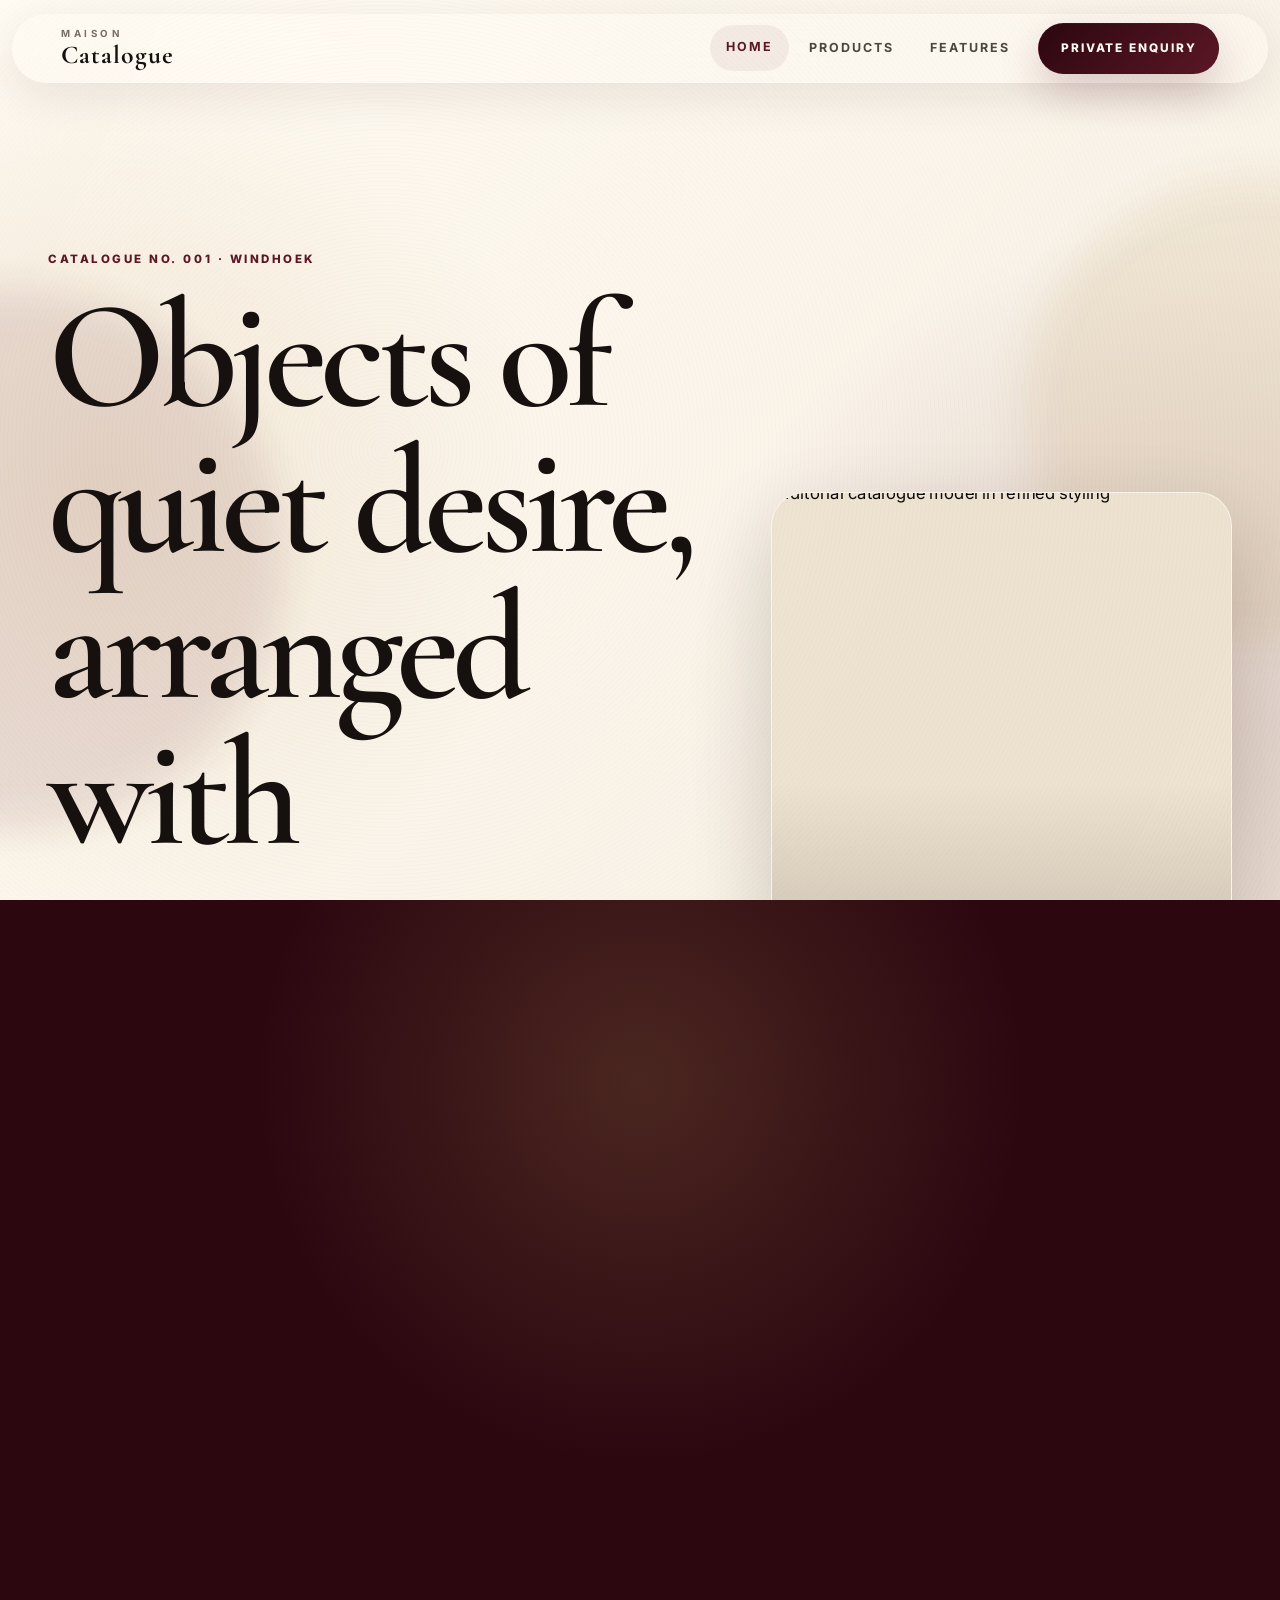
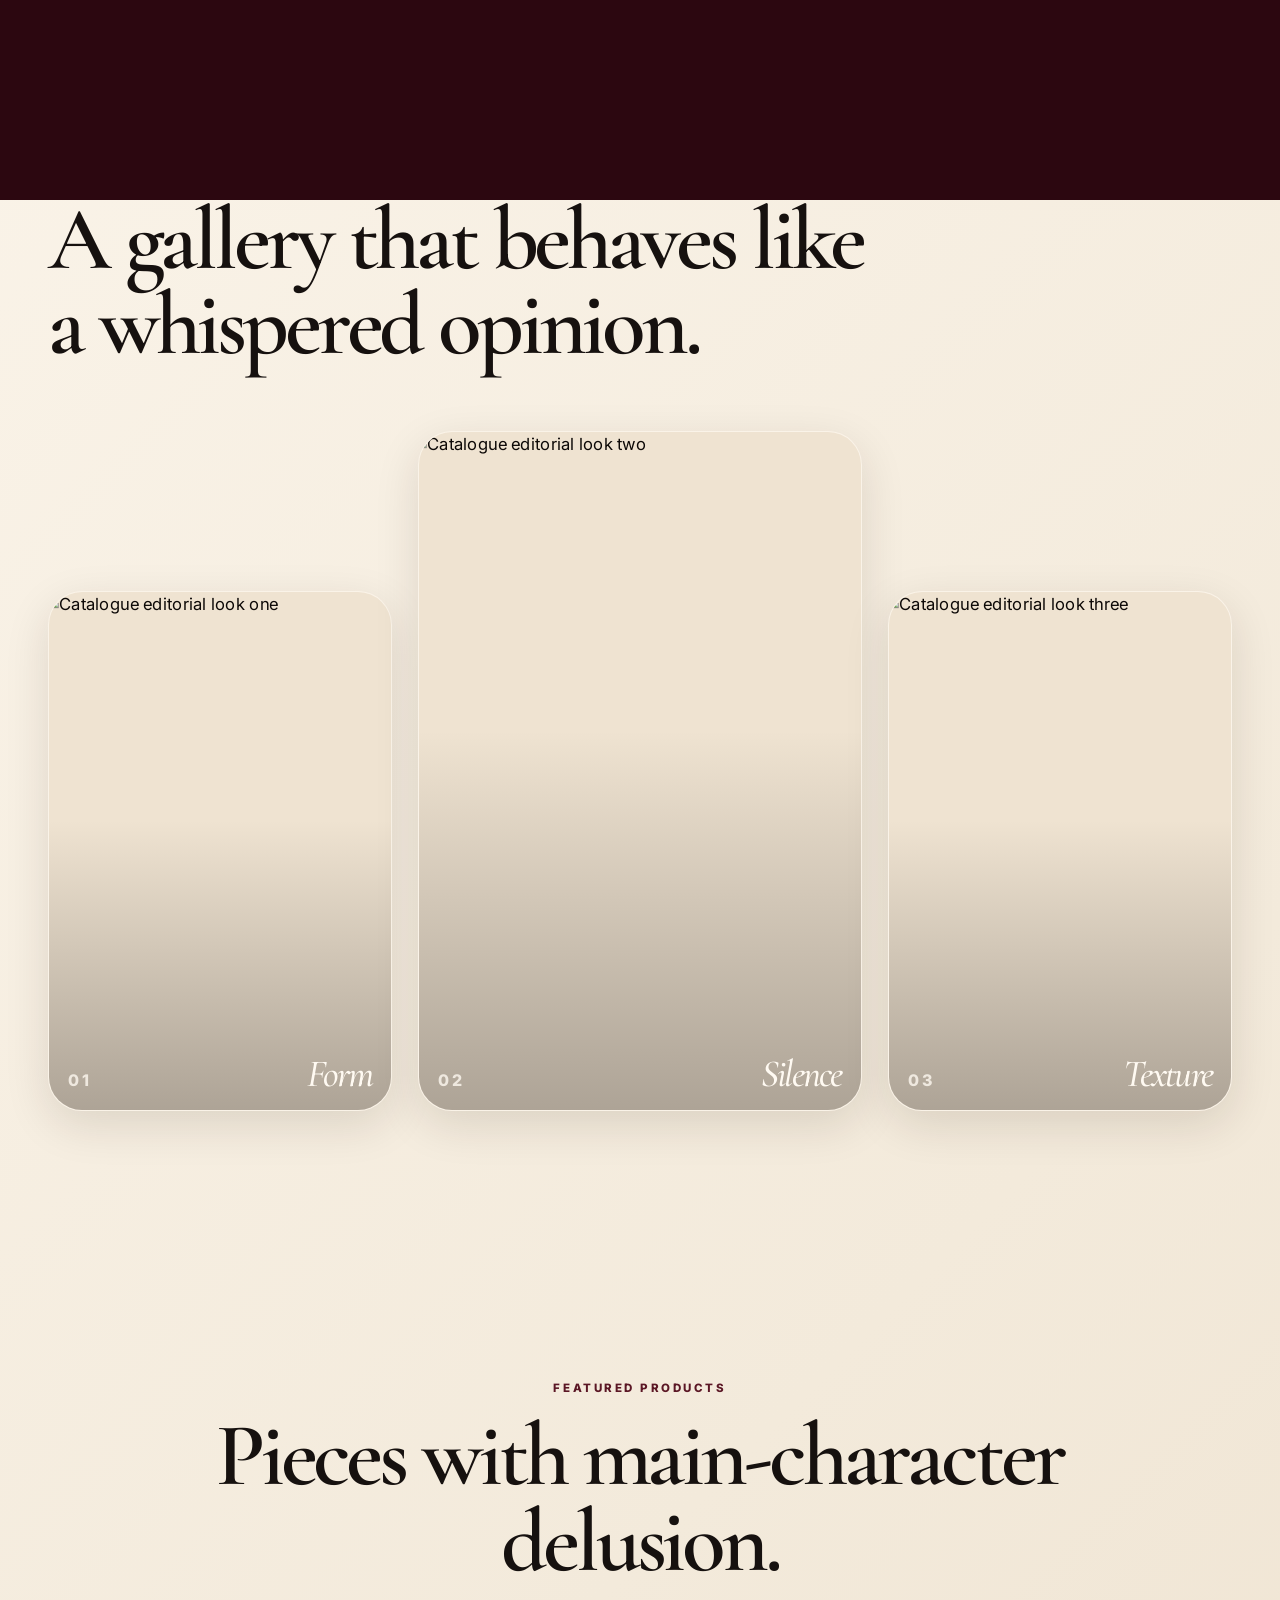
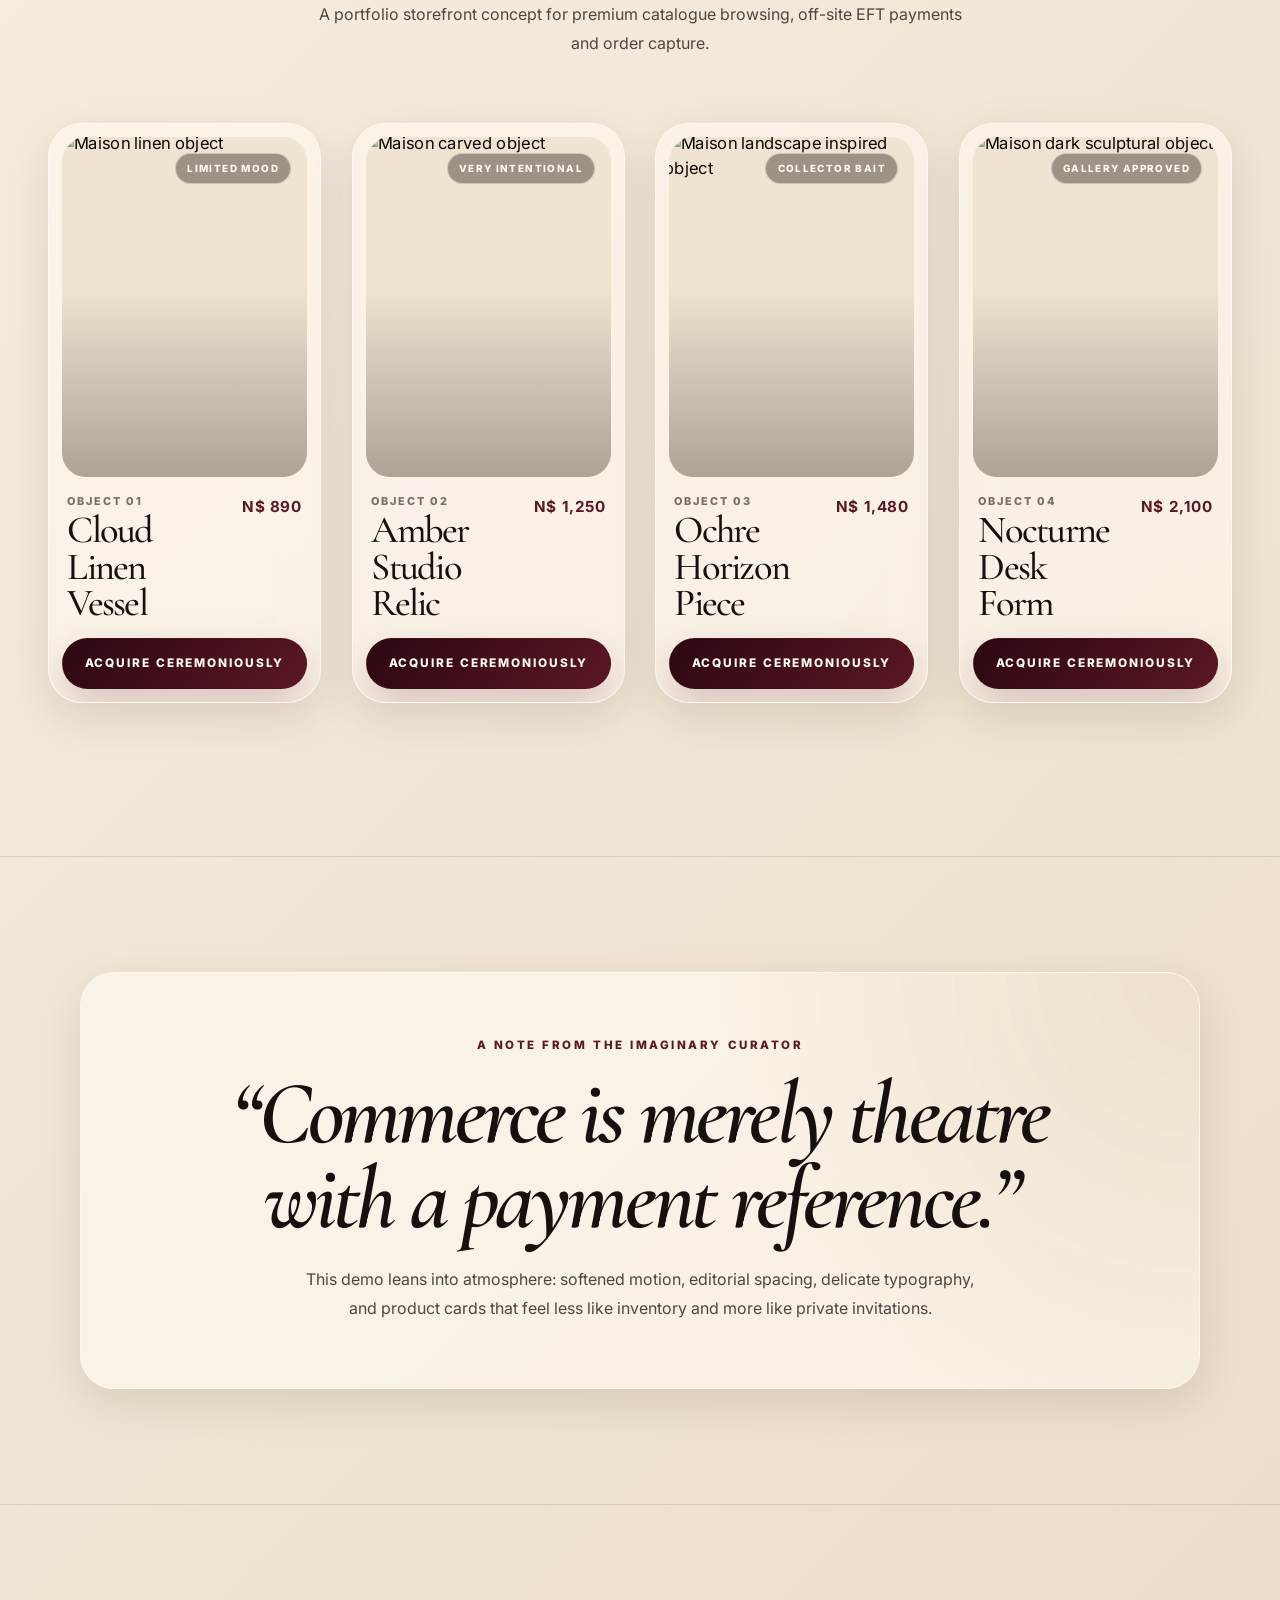
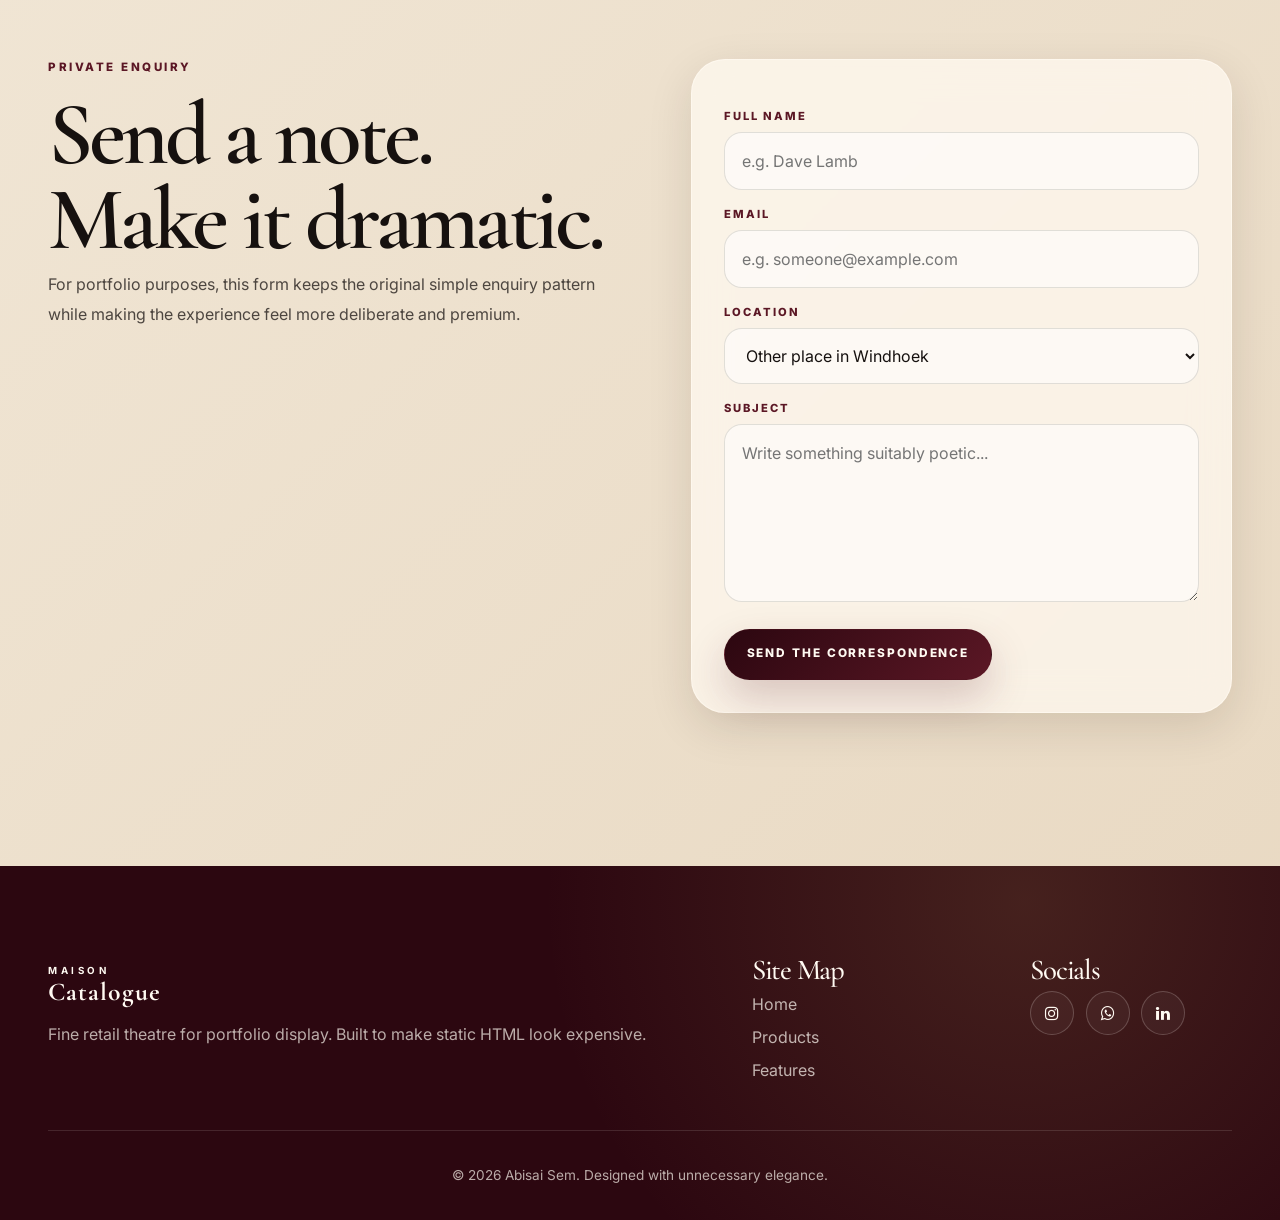
==== index.html @ 05b41f91 "launch files" ====
<!DOCTYPE html>
<html lang="en" data-page="home">
  <head>
    <meta charset="UTF-8" />
    <meta name="viewport" content="width=device-width, initial-scale=1.0" />
    <meta
      name="description"
      content="A refined portfolio demo catalogue with editorial product presentation, smooth transitions and elegant order flow."
    />
    <title>Maison Catalogue — Objects of Quiet Desire</title>

    <link rel="preconnect" href="https://fonts.googleapis.com" />
    <link rel="preconnect" href="https://fonts.gstatic.com" crossorigin />
    <link
      href="https://fonts.googleapis.com/css2?family=Cormorant+Garamond:wght@400;500;600;700&family=Inter:wght@300;400;500;600;700&display=swap"
      rel="stylesheet"
    />

    <link
      href="https://cdn.jsdelivr.net/npm/bootstrap@5.3.0/dist/css/bootstrap.min.css"
      rel="stylesheet"
      integrity="sha384-9ndCyUaIbzAi2FUVXJi0CjmCapSmO7SnpJef0486qhLnuZ2cdeRhO02iuK6FUUVM"
      crossorigin="anonymous"
    />
    <link
      rel="stylesheet"
      href="https://cdnjs.cloudflare.com/ajax/libs/font-awesome/4.7.0/css/font-awesome.min.css"
    />
    <link rel="stylesheet" href="css/style.css" />
  </head>
  <body>
    <div class="grain" aria-hidden="true"></div>
    <div class="page-transition" aria-hidden="true"></div>
    <div class="scroll-progress" aria-hidden="true"><span></span></div>

    <header class="site-header" role="banner">
      <nav class="navbar navbar-expand-lg atelier-nav" aria-label="Primary navigation">
        <div class="container-fluid px-3 px-lg-5">
          <a class="brand-mark page-link" href="index.html" aria-label="Maison Catalogue home">
            <span>Maison</span>
            <strong>Catalogue</strong>
          </a>

          <button
            class="navbar-toggler atelier-toggler"
            type="button"
            data-bs-toggle="collapse"
            data-bs-target="#navmenu"
            aria-controls="navmenu"
            aria-expanded="false"
            aria-label="Toggle navigation"
          >
            <span></span>
            <span></span>
          </button>

          <div class="collapse navbar-collapse" id="navmenu">
            <ul class="navbar-nav ms-auto align-items-lg-center">
              <li class="nav-item"><a href="index.html" class="nav-link active page-link">Home</a></li>
              <li class="nav-item"><a href="Products.html" class="nav-link page-link">Products</a></li>
              <li class="nav-item"><a href="Features.html" class="nav-link page-link">Features</a></li>
              <li class="nav-item nav-cta">
                <a href="#contact" class="btn btn-atelier btn-sm">Private enquiry</a>
              </li>
            </ul>
          </div>
        </div>
      </nav>
    </header>

    <main id="top">
      <section class="hero-section section-pad">
        <div class="container-fluid px-3 px-lg-5">
          <div class="hero-grid">
            <div class="hero-copy reveal">
              <p class="eyebrow">Catalogue No. 001 · Windhoek</p>
              <h1>Objects of quiet desire, arranged with unnecessary seriousness.</h1>
              <p class="hero-lede">
                A deliberately indulgent retail demo for a portfolio that refuses to be ordinary. Every card breathes, every image lingers, every click behaves like it studied abroad.
              </p>
              <div class="hero-actions">
                <a href="Products.html" class="btn btn-atelier page-link">View the collection</a>
                <a href="Features.html" class="text-link page-link">Read the manifesto</a>
              </div>
            </div>

            <div class="hero-media reveal reveal-delay-1" data-tilt-card>
              <div class="image-frame image-frame-large">
                <img
                  src="images/rayul-_M6gy9oHgII-unsplash.jpg"
                  alt="Editorial catalogue model in refined styling"
                  onerror="this.onerror=null; this.src='images/art-placeholder.svg';"
                />
              </div>
              <div class="floating-note">
                <span>Drop 01</span>
                <strong>The dramatic pause collection</strong>
              </div>
            </div>
          </div>
        </div>
      </section>

      <section class="marquee-strip" aria-label="Brand values">
        <div class="marquee-track">
          <span>Curated · Composed · Slightly Theatrical · Timelessly Overdressed ·</span>
          <span>Curated · Composed · Slightly Theatrical · Timelessly Overdressed ·</span>
        </div>
      </section>

      <section class="models-section section-pad-sm">
        <div class="container-fluid px-3 px-lg-5">
          <div class="section-heading reveal">
            <p class="eyebrow">Visual language</p>
            <h2>A gallery that behaves like a whispered opinion.</h2>
          </div>

          <div class="editorial-triptych">
            <article class="editorial-card reveal" data-tilt-card>
              <img
                src="images/rayul-_M6gy9oHgII-unsplash.jpg"
                alt="Catalogue editorial look one"
                onerror="this.onerror=null; this.src='images/art-placeholder.svg';"
              />
              <div class="editorial-caption">
                <span>01</span>
                <h3>Form</h3>
              </div>
            </article>
            <article class="editorial-card reveal reveal-delay-1" data-tilt-card>
              <img
                src="images/karl-joshua-bernal-2i2QbPNCVIU-unsplash.jpg"
                alt="Catalogue editorial look two"
                onerror="this.onerror=null; this.src='images/art-placeholder.svg';"
              />
              <div class="editorial-caption">
                <span>02</span>
                <h3>Silence</h3>
              </div>
            </article>
            <article class="editorial-card reveal reveal-delay-2" data-tilt-card>
              <img
                src="images/olamide-olanrewaju-IpbxNufkkaY-unsplash.jpg"
                alt="Catalogue editorial look three"
                onerror="this.onerror=null; this.src='images/art-placeholder.svg';"
              />
              <div class="editorial-caption">
                <span>03</span>
                <h3>Texture</h3>
              </div>
            </article>
          </div>
        </div>
      </section>

      <section class="featured-products section-pad" id="collection">
        <div class="container-fluid px-3 px-lg-5">
          <div class="section-heading centered reveal">
            <p class="eyebrow">Featured products</p>
            <h2>Pieces with main-character delusion.</h2>
            <p>
              A portfolio storefront concept for premium catalogue browsing, off-site EFT payments and order capture.
            </p>
          </div>

          <div class="product-grid product-grid-home">
            <article class="product-card reveal" data-tilt-card>
              <div class="product-image">
                <img
                  src="images/mailchimp-Hv9CS6KZayQ-unsplash.jpg"
                  alt="Maison linen object"
                  onerror="this.onerror=null; this.src='images/art-placeholder.svg';"
                />
                <span class="product-badge">Limited mood</span>
              </div>
              <div class="product-body">
                <div>
                  <p class="product-kicker">Object 01</p>
                  <h3>Cloud Linen Vessel</h3>
                </div>
                <strong>N$ 890</strong>
              </div>
              <button
                type="button"
                class="btn btn-atelier w-100 order-button"
                data-bs-toggle="modal"
                data-bs-target="#order-form"
                data-product="Cloud Linen Vessel"
                data-price="N$ 890"
              >
                Acquire ceremoniously
              </button>
            </article>

            <article class="product-card reveal reveal-delay-1" data-tilt-card>
              <div class="product-image">
                <img
                  src="images/mailchimp-Vc2dD4l57og-unsplash.jpg"
                  alt="Maison carved object"
                  onerror="this.onerror=null; this.src='images/art-placeholder.svg';"
                />
                <span class="product-badge">Very intentional</span>
              </div>
              <div class="product-body">
                <div>
                  <p class="product-kicker">Object 02</p>
                  <h3>Amber Studio Relic</h3>
                </div>
                <strong>N$ 1,250</strong>
              </div>
              <button
                type="button"
                class="btn btn-atelier w-100 order-button"
                data-bs-toggle="modal"
                data-bs-target="#order-form"
                data-product="Amber Studio Relic"
                data-price="N$ 1,250"
              >
                Acquire ceremoniously
              </button>
            </article>

            <article class="product-card reveal reveal-delay-2" data-tilt-card>
              <div class="product-image">
                <img
                  src="images/ales-krivec-ZMZHcvIVgbg-unsplash.jpg"
                  alt="Maison landscape inspired object"
                  onerror="this.onerror=null; this.src='images/art-placeholder.svg';"
                />
                <span class="product-badge">Collector bait</span>
              </div>
              <div class="product-body">
                <div>
                  <p class="product-kicker">Object 03</p>
                  <h3>Ochre Horizon Piece</h3>
                </div>
                <strong>N$ 1,480</strong>
              </div>
              <button
                type="button"
                class="btn btn-atelier w-100 order-button"
                data-bs-toggle="modal"
                data-bs-target="#order-form"
                data-product="Ochre Horizon Piece"
                data-price="N$ 1,480"
              >
                Acquire ceremoniously
              </button>
            </article>

            <article class="product-card reveal reveal-delay-3" data-tilt-card>
              <div class="product-image">
                <img
                  src="images/ahmed-HCisemt5G6g-unsplash.jpg"
                  alt="Maison dark sculptural object"
                  onerror="this.onerror=null; this.src='images/art-placeholder.svg';"
                />
                <span class="product-badge">Gallery approved</span>
              </div>
              <div class="product-body">
                <div>
                  <p class="product-kicker">Object 04</p>
                  <h3>Nocturne Desk Form</h3>
                </div>
                <strong>N$ 2,100</strong>
              </div>
              <button
                type="button"
                class="btn btn-atelier w-100 order-button"
                data-bs-toggle="modal"
                data-bs-target="#order-form"
                data-product="Nocturne Desk Form"
                data-price="N$ 2,100"
              >
                Acquire ceremoniously
              </button>
            </article>
          </div>
        </div>
      </section>

      <section class="manifesto-band section-pad-sm">
        <div class="container-fluid px-3 px-lg-5">
          <div class="manifesto-card reveal">
            <p class="eyebrow">A note from the imaginary curator</p>
            <h2>“Commerce is merely theatre with a payment reference.”</h2>
            <p>
              This demo leans into atmosphere: softened motion, editorial spacing, delicate typography, and product cards that feel less like inventory and more like private invitations.
            </p>
          </div>
        </div>
      </section>

      <section class="contact-form section-pad" id="contact">
        <div class="container-fluid px-3 px-lg-5">
          <div class="contact-grid">
            <div class="contact-copy reveal">
              <p class="eyebrow">Private enquiry</p>
              <h2>Send a note. Make it dramatic.</h2>
              <p>
                For portfolio purposes, this form keeps the original simple enquiry pattern while making the experience feel more deliberate and premium.
              </p>
            </div>

            <form
              class="atelier-form reveal reveal-delay-1"
              action="https://formsubmit.co/abisaisem@gmail.com"
              method="POST"
            >
              <label for="fname">Full Name</label>
              <input type="text" id="fname" name="fullname" placeholder="e.g. Dave Lamb" required />

              <label for="email">Email</label>
              <input type="email" id="email" name="email" placeholder="e.g. someone@example.com" required />

              <label for="location">Location</label>
              <select id="location" name="location">
                <option value="other-place-in-windhoek">Other place in Windhoek</option>
                <option value="windhoek/west">Windhoek/West</option>
                <option value="windhoek/north">Windhoek/North</option>
                <option value="khomasdal">Khomasdal</option>
                <option value="rhino-park">Rhino Park</option>
                <option value="katutura">Katutura</option>
              </select>

              <label for="subject">Subject</label>
              <textarea id="subject" name="subject" placeholder="Write something suitably poetic..." rows="6"></textarea>

              <button type="submit" class="btn btn-atelier">Send the correspondence</button>
            </form>
          </div>
        </div>
      </section>
    </main>

    <footer class="site-footer">
      <div class="container-fluid px-3 px-lg-5">
        <div class="footer-grid">
          <div>
            <a class="brand-mark footer-brand page-link" href="index.html">
              <span>Maison</span>
              <strong>Catalogue</strong>
            </a>
            <p>Fine retail theatre for portfolio display. Built to make static HTML look expensive.</p>
          </div>
          <div>
            <h3>Site Map</h3>
            <a href="index.html" class="page-link">Home</a>
            <a href="Products.html" class="page-link">Products</a>
            <a href="Features.html" class="page-link">Features</a>
          </div>
          <div>
            <h3>Socials</h3>
            <div class="social-links">
              <a href="#" aria-label="Instagram"><i class="fa fa-instagram" aria-hidden="true"></i></a>
              <a href="#" aria-label="WhatsApp"><i class="fa fa-whatsapp" aria-hidden="true"></i></a>
              <a href="#" aria-label="LinkedIn"><i class="fa fa-linkedin" aria-hidden="true"></i></a>
            </div>
          </div>
        </div>
        <p class="creator-credit">&copy; 2026 Abisai Sem. Designed with unnecessary elegance.</p>
      </div>
    </footer>

    <div
      class="modal fade atelier-modal"
      id="order-form"
      tabindex="-1"
      aria-labelledby="order-formLabel"
      aria-hidden="true"
    >
      <div class="modal-dialog modal-dialog-centered">
        <div class="modal-content">
          <div class="modal-header">
            <div>
              <p class="eyebrow mb-1">Acquisition request</p>
              <h5 class="modal-title" id="order-formLabel">Order Form</h5>
            </div>
            <button type="button" class="btn-close" data-bs-dismiss="modal" aria-label="Close"></button>
          </div>
          <div class="modal-body">
            <p class="lead">Complete the ritual. We shall handle the rest with poise.</p>
            <form action="https://sheetdb.io/api/v1/4oexzmvyimadm" method="POST" id="sheetdb-form">
              <label for="fullName" class="col-form-label">Full name</label>
              <input type="text" class="form-control" id="fullName" name="data[Full-Name]" placeholder="e.g. Dave Lamb" required />

              <label for="cell-phone-number" class="col-form-label">Cell phone number</label>
              <input type="text" class="form-control" id="cell-phone-number" name="data[Cell-Phone-No]" placeholder="e.g. +264 81 536 7343" required />

              <label for="location2" class="col-form-label">Location</label>
              <input type="text" class="form-control" id="location2" name="data[Location]" placeholder="e.g. Khomasdal" required />

              <label for="item-ordered" class="col-form-label">Item ordered</label>
              <input type="text" class="form-control" id="item-ordered" name="data[Item-ordered]" placeholder="e.g. Cloud Linen Vessel" required />

              <label for="quantity-of-item" class="col-form-label">Quantity of item</label>
              <input type="number" min="1" class="form-control" id="quantity-of-item" name="data[Quantity-of-Item]" placeholder="e.g. 1" required />

              <button type="submit" class="btn btn-atelier w-100 mt-4">Confirm Order</button>
            </form>
          </div>
        </div>
      </div>
    </div>

    <script
      src="https://cdn.jsdelivr.net/npm/bootstrap@5.3.0/dist/js/bootstrap.bundle.min.js"
      integrity="sha384-geWF76RCwLtnZ8qwWowPQNguL3RmwHVBC9FhGdlKrxdiJJigb/j/68SIy3Te4Bkz"
      crossorigin="anonymous"
    ></script>
    <script src="js/script.js"></script>
  </body>
</html>
---- css/style.css ----
:root {
  --ink: #16110f;
  --ink-soft: #4d4640;
  --muted: #786d64;
  --paper: #f7f1e7;
  --paper-2: #efe3d1;
  --paper-3: #fffaf2;
  --wine: #5b1725;
  --wine-dark: #2c0710;
  --gold: #b9975b;
  --gold-soft: rgba(185, 151, 91, 0.28);
  --line: rgba(22, 17, 15, 0.12);
  --glass: rgba(255, 250, 242, 0.72);
  --shadow: 0 28px 80px rgba(40, 23, 12, 0.16);
  --shadow-soft: 0 14px 45px rgba(40, 23, 12, 0.12);
  --font-serif: "Cormorant Garamond", Georgia, serif;
  --font-sans: "Inter", system-ui, -apple-system, BlinkMacSystemFont, "Segoe UI", sans-serif;
  --radius-xl: 34px;
  --radius-lg: 24px;
  --radius-md: 16px;
  --ease: cubic-bezier(0.16, 1, 0.3, 1);
}

* {
  box-sizing: border-box;
}

html {
  scroll-behavior: smooth;
  scroll-padding-top: 110px;
}

body {
  min-height: 100vh;
  margin: 0;
  color: var(--ink);
  font-family: var(--font-sans);
  background:
    radial-gradient(circle at 8% 8%, rgba(185, 151, 91, 0.18), transparent 28rem),
    radial-gradient(circle at 92% 12%, rgba(91, 23, 37, 0.16), transparent 31rem),
    linear-gradient(135deg, #fffaf2 0%, #f3eadb 52%, #e8d8c1 100%);
  overflow-x: hidden;
}

body::before,
body::after {
  content: "";
  position: fixed;
  pointer-events: none;
  z-index: -1;
  border-radius: 999px;
  filter: blur(20px);
  opacity: 0.85;
}

body::before {
  width: 42vw;
  height: 42vw;
  left: -20vw;
  bottom: 8vh;
  background: rgba(91, 23, 37, 0.12);
}

body::after {
  width: 36vw;
  height: 36vw;
  right: -16vw;
  top: 20vh;
  background: rgba(185, 151, 91, 0.16);
}

::selection {
  background: var(--wine);
  color: var(--paper-3);
}

img {
  display: block;
  width: 100%;
  max-width: 100%;
}

a {
  color: inherit;
  text-decoration: none;
}

p {
  color: var(--ink-soft);
  line-height: 1.85;
}

h1,
h2,
h3,
h4,
h5 {
  font-family: var(--font-serif);
  letter-spacing: -0.045em;
  line-height: 0.95;
  color: var(--ink);
}

h1 {
  font-size: clamp(4rem, 12vw, 11.5rem);
  font-weight: 600;
}

h2 {
  font-size: clamp(2.7rem, 7vw, 6.8rem);
  font-weight: 600;
}

h3 {
  font-size: clamp(1.65rem, 3vw, 2.55rem);
}

button,
input,
select,
textarea {
  font: inherit;
}

.grain {
  position: fixed;
  inset: 0;
  z-index: 9999;
  pointer-events: none;
  opacity: 0.24;
  mix-blend-mode: multiply;
  background-image:
    linear-gradient(115deg, rgba(255, 255, 255, 0.05), rgba(0, 0, 0, 0.03)),
    repeating-radial-gradient(circle at 30% 50%, rgba(0, 0, 0, 0.05) 0 1px, transparent 1px 4px);
}

.scroll-progress {
  position: fixed;
  top: 0;
  left: 0;
  z-index: 1200;
  width: 100%;
  height: 3px;
  background: transparent;
}

.scroll-progress span {
  display: block;
  width: 0%;
  height: 100%;
  background: linear-gradient(90deg, var(--wine), var(--gold));
  box-shadow: 0 0 18px rgba(91, 23, 37, 0.5);
}

.page-transition {
  position: fixed;
  inset: 0;
  z-index: 1300;
  pointer-events: none;
  transform: translateY(100%);
  background:
    radial-gradient(circle at 50% 20%, rgba(185, 151, 91, 0.22), transparent 24rem),
    var(--wine-dark);
  transition: transform 780ms var(--ease);
}

.page-transition.is-active {
  transform: translateY(0%);
}

.section-pad {
  padding: clamp(6rem, 12vw, 11rem) 0;
}

.section-pad-sm {
  padding: clamp(4.5rem, 9vw, 8rem) 0;
}

.site-header {
  position: sticky;
  top: 0;
  z-index: 1100;
  padding: 14px 0;
}

.atelier-nav {
  width: min(1480px, calc(100% - 24px));
  margin: 0 auto;
  border: 1px solid rgba(255, 250, 242, 0.48);
  border-radius: 999px;
  background: rgba(255, 250, 242, 0.62);
  box-shadow: 0 12px 45px rgba(40, 23, 12, 0.09);
  backdrop-filter: blur(22px);
  -webkit-backdrop-filter: blur(22px);
}

.brand-mark {
  display: inline-grid;
  gap: 0;
  min-width: max-content;
  text-transform: uppercase;
  letter-spacing: 0.22em;
  line-height: 1;
}

.brand-mark span {
  color: var(--muted);
  font-family: var(--font-sans);
  font-size: 0.61rem;
  font-weight: 700;
}

.brand-mark strong {
  margin-top: 3px;
  color: var(--ink);
  font-family: var(--font-serif);
  font-size: clamp(1.35rem, 2vw, 1.8rem);
  font-weight: 700;
  letter-spacing: 0.04em;
  text-transform: none;
}

.navbar-nav {
  gap: 0.25rem;
}

.atelier-nav .nav-link {
  position: relative;
  border-radius: 999px;
  color: var(--ink-soft);
  font-size: 0.78rem;
  font-weight: 700;
  letter-spacing: 0.16em;
  padding: 0.85rem 1rem !important;
  text-transform: uppercase;
  transition: color 250ms ease, background 250ms ease, transform 250ms ease;
}

.atelier-nav .nav-link:hover,
.atelier-nav .nav-link.active {
  color: var(--wine);
  background: rgba(91, 23, 37, 0.06);
  transform: translateY(-1px);
}

.nav-cta {
  margin-left: 0.5rem;
}

.atelier-toggler {
  width: 46px;
  height: 46px;
  border: 1px solid var(--line);
  border-radius: 999px;
  box-shadow: none !important;
}

.atelier-toggler span {
  display: block;
  width: 18px;
  height: 1px;
  margin: 5px auto;
  background: var(--ink);
}

.btn-atelier {
  position: relative;
  isolation: isolate;
  overflow: hidden;
  border: 1px solid rgba(91, 23, 37, 0.22);
  border-radius: 999px;
  color: var(--paper-3) !important;
  background: linear-gradient(135deg, var(--wine-dark), var(--wine));
  box-shadow: 0 18px 40px rgba(91, 23, 37, 0.21);
  font-size: 0.74rem;
  font-weight: 800;
  letter-spacing: 0.16em;
  padding: 0.98rem 1.35rem;
  text-transform: uppercase;
  transition: transform 420ms var(--ease), box-shadow 420ms var(--ease), border-color 420ms ease;
}

.btn-atelier::after {
  content: "";
  position: absolute;
  inset: -2px;
  z-index: -1;
  transform: translateX(-120%) skewX(-12deg);
  background: linear-gradient(90deg, transparent, rgba(255, 255, 255, 0.38), transparent);
  transition: transform 820ms var(--ease);
}

.btn-atelier:hover {
  transform: translateY(-4px);
  border-color: rgba(185, 151, 91, 0.8);
  box-shadow: 0 24px 60px rgba(91, 23, 37, 0.27);
}

.btn-atelier:hover::after {
  transform: translateX(120%) skewX(-12deg);
}

.text-link {
  position: relative;
  display: inline-flex;
  align-items: center;
  color: var(--wine);
  font-size: 0.78rem;
  font-weight: 800;
  letter-spacing: 0.18em;
  text-transform: uppercase;
}

.text-link::after {
  content: "";
  width: 3.2rem;
  height: 1px;
  margin-left: 1rem;
  background: currentColor;
  transform-origin: left center;
  transition: transform 340ms var(--ease);
}

.text-link:hover::after {
  transform: scaleX(1.35);
}

.eyebrow {
  margin-bottom: 1rem;
  color: var(--wine);
  font-size: 0.72rem;
  font-weight: 800;
  letter-spacing: 0.22em;
  line-height: 1.5;
  text-transform: uppercase;
}

.hero-grid {
  display: grid;
  grid-template-columns: minmax(0, 1.05fr) minmax(320px, 0.75fr);
  gap: clamp(2rem, 6vw, 6rem);
  align-items: center;
}

.hero-copy {
  max-width: 920px;
}

.hero-copy h1 {
  max-width: 1050px;
}

.hero-lede {
  max-width: 710px;
  margin: 2rem 0 0;
  font-size: clamp(1.02rem, 1.6vw, 1.24rem);
}

.hero-actions {
  display: flex;
  flex-wrap: wrap;
  gap: 1.25rem 1.6rem;
  align-items: center;
  margin-top: 2.5rem;
}

.hero-media {
  position: relative;
  min-height: min(660px, 78vh);
}

.image-frame {
  position: relative;
  overflow: hidden;
  border: 1px solid rgba(255, 250, 242, 0.78);
  border-radius: var(--radius-xl);
  background: var(--paper-2);
  box-shadow: var(--shadow);
}

.image-frame::before,
.editorial-card::before,
.product-image::before,
.feature-image::before {
  content: "";
  position: absolute;
  inset: 0;
  z-index: 1;
  pointer-events: none;
  background: linear-gradient(180deg, transparent 44%, rgba(22, 17, 15, 0.42));
  opacity: 0.72;
}

.image-frame img,
.editorial-card img,
.product-image img,
.feature-image img {
  width: 100%;
  height: 100%;
  object-fit: cover;
  filter: saturate(0.82) contrast(1.08) sepia(0.14);
  transform: scale(1.04);
  transition: transform 900ms var(--ease), filter 900ms var(--ease);
}

.image-frame:hover img,
.editorial-card:hover img,
.product-card:hover .product-image img,
.feature-image:hover img {
  transform: scale(1.1);
  filter: saturate(1.02) contrast(1.08) sepia(0.06);
}

.image-frame-large {
  height: min(660px, 78vh);
}

.floating-note {
  position: absolute;
  right: -2rem;
  bottom: 8%;
  z-index: 5;
  width: min(260px, 75%);
  border: 1px solid rgba(255, 250, 242, 0.78);
  border-radius: var(--radius-lg);
  padding: 1.1rem;
  background: rgba(255, 250, 242, 0.72);
  box-shadow: var(--shadow-soft);
  backdrop-filter: blur(18px);
}

.floating-note span {
  display: block;
  color: var(--wine);
  font-size: 0.68rem;
  font-weight: 800;
  letter-spacing: 0.2em;
  text-transform: uppercase;
}

.floating-note strong {
  display: block;
  margin-top: 0.35rem;
  font-family: var(--font-serif);
  font-size: 1.55rem;
  line-height: 1;
}

.marquee-strip {
  overflow: hidden;
  border-block: 1px solid var(--line);
  background: rgba(255, 250, 242, 0.42);
}

.marquee-track {
  display: flex;
  width: max-content;
  animation: marquee 24s linear infinite;
}

.marquee-track span {
  padding: 1.1rem 1.2rem;
  color: var(--wine);
  font-family: var(--font-serif);
  font-size: clamp(1.4rem, 3.4vw, 3.4rem);
  font-style: italic;
  white-space: nowrap;
}

@keyframes marquee {
  to {
    transform: translateX(-50%);
  }
}

.section-heading {
  max-width: 820px;
  margin-bottom: clamp(2rem, 5vw, 4rem);
}

.section-heading.centered {
  max-width: 900px;
  margin-inline: auto;
  text-align: center;
}

.section-heading.centered p:not(.eyebrow) {
  max-width: 650px;
  margin: 1rem auto 0;
}

.editorial-triptych {
  display: grid;
  grid-template-columns: 0.9fr 1.16fr 0.9fr;
  gap: clamp(1rem, 2vw, 2rem);
  align-items: end;
}

.editorial-card {
  position: relative;
  overflow: hidden;
  min-height: 520px;
  border: 1px solid rgba(255, 250, 242, 0.72);
  border-radius: var(--radius-xl);
  background: var(--paper-2);
  box-shadow: var(--shadow-soft);
}

.editorial-card:nth-child(2) {
  min-height: 680px;
}

.editorial-caption {
  position: absolute;
  inset-inline: 1.2rem;
  bottom: 1.1rem;
  z-index: 2;
  display: flex;
  align-items: end;
  justify-content: space-between;
  gap: 1rem;
  color: var(--paper-3);
}

.editorial-caption span {
  color: rgba(255, 250, 242, 0.78);
  font-weight: 800;
  letter-spacing: 0.18em;
}

.editorial-caption h3 {
  margin: 0;
  color: var(--paper-3);
  font-style: italic;
}

.product-grid {
  display: grid;
  grid-template-columns: repeat(3, minmax(0, 1fr));
  gap: clamp(1.2rem, 2.4vw, 2rem);
}

.product-grid-home {
  grid-template-columns: repeat(4, minmax(0, 1fr));
}

.product-card {
  position: relative;
  overflow: hidden;
  border: 1px solid rgba(255, 250, 242, 0.72);
  border-radius: var(--radius-xl);
  padding: 0.8rem;
  background: rgba(255, 250, 242, 0.54);
  box-shadow: var(--shadow-soft);
  backdrop-filter: blur(18px);
  transition: transform 550ms var(--ease), box-shadow 550ms var(--ease), background 550ms ease;
}

.product-card:hover {
  transform: translateY(-10px);
  background: rgba(255, 250, 242, 0.78);
  box-shadow: var(--shadow);
}

.product-image {
  position: relative;
  overflow: hidden;
  height: 340px;
  border-radius: calc(var(--radius-xl) - 10px);
  background: var(--paper-2);
}

.product-image.tall {
  height: 460px;
}

.product-badge {
  position: absolute;
  top: 1rem;
  right: 1rem;
  z-index: 2;
  border: 1px solid rgba(255, 250, 242, 0.48);
  border-radius: 999px;
  padding: 0.45rem 0.7rem;
  color: var(--paper-3);
  background: rgba(22, 17, 15, 0.38);
  font-size: 0.62rem;
  font-weight: 800;
  letter-spacing: 0.14em;
  text-transform: uppercase;
  backdrop-filter: blur(12px);
}

.product-body {
  display: flex;
  align-items: start;
  justify-content: space-between;
  gap: 1.2rem;
  padding: 1.2rem 0.35rem 1rem;
}

.product-body h3 {
  margin: 0;
}

.product-body strong {
  min-width: max-content;
  color: var(--wine);
  font-size: 0.95rem;
  letter-spacing: 0.04em;
}

.product-kicker {
  margin: 0 0 0.35rem;
  color: var(--muted);
  font-size: 0.68rem;
  font-weight: 800;
  letter-spacing: 0.18em;
  line-height: 1;
  text-transform: uppercase;
}

.product-note {
  min-height: 3.8rem;
  margin: 0 0 1rem;
  padding: 0 0.35rem;
  color: var(--muted);
  font-size: 0.92rem;
  line-height: 1.65;
}

.manifesto-band {
  border-block: 1px solid var(--line);
}

.manifesto-card {
  max-width: 1120px;
  margin: 0 auto;
  border: 1px solid rgba(255, 250, 242, 0.72);
  border-radius: var(--radius-xl);
  padding: clamp(2rem, 5vw, 5rem);
  background:
    radial-gradient(circle at top right, rgba(185, 151, 91, 0.18), transparent 30rem),
    rgba(255, 250, 242, 0.62);
  box-shadow: var(--shadow-soft);
  text-align: center;
}

.manifesto-card h2 {
  max-width: 940px;
  margin: 0 auto;
  font-style: italic;
}

.manifesto-card p:last-child {
  max-width: 690px;
  margin: 1.5rem auto 0;
}

.contact-grid {
  display: grid;
  grid-template-columns: minmax(0, 0.9fr) minmax(320px, 0.86fr);
  gap: clamp(2rem, 6vw, 6rem);
  align-items: start;
}

.contact-copy {
  position: sticky;
  top: 130px;
}

.atelier-form,
.atelier-modal .modal-content {
  border: 1px solid rgba(255, 250, 242, 0.72);
  border-radius: var(--radius-xl);
  padding: clamp(1.1rem, 3vw, 2rem);
  background: rgba(255, 250, 242, 0.72);
  box-shadow: var(--shadow-soft);
  backdrop-filter: blur(18px);
}

.atelier-form label,
.atelier-modal label {
  display: block;
  margin: 1rem 0 0.45rem;
  color: var(--wine);
  font-size: 0.7rem;
  font-weight: 800;
  letter-spacing: 0.18em;
  text-transform: uppercase;
}

.atelier-form input,
.atelier-form select,
.atelier-form textarea,
.atelier-modal .form-control {
  width: 100%;
  border: 1px solid rgba(22, 17, 15, 0.12);
  border-radius: 18px;
  padding: 1rem 1.05rem;
  color: var(--ink);
  background: rgba(255, 255, 255, 0.54);
  outline: none;
  transition: border-color 220ms ease, box-shadow 220ms ease, background 220ms ease;
}

.atelier-form input:focus,
.atelier-form select:focus,
.atelier-form textarea:focus,
.atelier-modal .form-control:focus {
  border-color: rgba(91, 23, 37, 0.38);
  box-shadow: 0 0 0 4px rgba(91, 23, 37, 0.08);
  background: rgba(255, 255, 255, 0.86);
}

.atelier-form textarea {
  resize: vertical;
}

.atelier-form .btn-atelier {
  margin-top: 1.3rem;
}

.page-hero {
  min-height: 52vh;
  display: grid;
  align-items: end;
}

.page-hero-grid {
  display: grid;
  grid-template-columns: minmax(0, 1fr) minmax(280px, 0.48fr);
  gap: clamp(2rem, 5vw, 5rem);
  align-items: end;
}

.page-hero-grid p:last-child {
  font-size: 1.05rem;
}

.collection-toolbar {
  display: flex;
  justify-content: space-between;
  align-items: end;
  gap: 1.5rem;
  margin-bottom: 2rem;
}

.collection-toolbar h2 {
  margin: 0;
  font-size: clamp(2.4rem, 5vw, 4.6rem);
}

.toolbar-pills {
  display: flex;
  flex-wrap: wrap;
  justify-content: flex-end;
  gap: 0.55rem;
}

.toolbar-pills span {
  border: 1px solid var(--line);
  border-radius: 999px;
  padding: 0.58rem 0.9rem;
  color: var(--wine);
  background: rgba(255, 250, 242, 0.5);
  font-size: 0.68rem;
  font-weight: 800;
  letter-spacing: 0.16em;
  text-transform: uppercase;
}

.feature-row {
  display: grid;
  grid-template-columns: minmax(280px, 0.86fr) minmax(0, 0.9fr);
  gap: clamp(2rem, 6vw, 6.5rem);
  align-items: center;
  margin-bottom: clamp(4rem, 8vw, 7rem);
}

.feature-row-reverse {
  grid-template-columns: minmax(0, 0.9fr) minmax(280px, 0.86fr);
}

.feature-row-reverse .feature-image {
  order: 2;
}

.feature-image {
  position: relative;
  overflow: hidden;
  height: min(620px, 72vh);
  border: 1px solid rgba(255, 250, 242, 0.72);
  border-radius: var(--radius-xl);
  background: var(--paper-2);
  box-shadow: var(--shadow-soft);
}

.feature-copy p:not(.eyebrow) {
  max-width: 660px;
}

.feature-list {
  display: grid;
  gap: 0.75rem;
  margin: 1.6rem 0 0;
  padding: 0;
  list-style: none;
}

.feature-list li {
  position: relative;
  padding-left: 1.65rem;
  color: var(--ink-soft);
  font-weight: 600;
}

.feature-list li::before {
  content: "✦";
  position: absolute;
  left: 0;
  color: var(--gold);
}

.process-section {
  border-top: 1px solid var(--line);
}

.process-grid {
  display: grid;
  grid-template-columns: repeat(3, minmax(0, 1fr));
  gap: 1rem;
}

.process-card {
  border: 1px solid rgba(255, 250, 242, 0.72);
  border-radius: var(--radius-xl);
  padding: clamp(1.3rem, 3vw, 2.2rem);
  background: rgba(255, 250, 242, 0.55);
  box-shadow: var(--shadow-soft);
}

.process-card span {
  color: var(--wine);
  font-weight: 900;
  letter-spacing: 0.2em;
}

.process-card h3 {
  margin: 1.7rem 0 1rem;
}

.site-footer {
  padding: clamp(3rem, 7vw, 6rem) 0 2rem;
  color: var(--paper-3);
  background:
    radial-gradient(circle at 80% 10%, rgba(185, 151, 91, 0.18), transparent 30rem),
    var(--wine-dark);
}

.site-footer p,
.site-footer a,
.site-footer h3,
.site-footer .brand-mark strong,
.site-footer .brand-mark span {
  color: var(--paper-3);
}

.site-footer p {
  color: rgba(255, 250, 242, 0.68);
}

.footer-grid {
  display: grid;
  grid-template-columns: minmax(0, 1.4fr) minmax(180px, 0.45fr) minmax(180px, 0.45fr);
  gap: clamp(2rem, 6vw, 6rem);
  align-items: start;
}

.footer-grid > div:nth-child(2) a {
  display: block;
  width: max-content;
  margin-top: 0.55rem;
  color: rgba(255, 250, 242, 0.7);
  transition: color 220ms ease, transform 220ms ease;
}

.footer-grid > div:nth-child(2) a:hover {
  color: var(--paper-3);
  transform: translateX(4px);
}

.footer-grid h3 {
  font-size: 1.8rem;
}

.footer-brand {
  margin-bottom: 1rem;
}

.social-links {
  display: flex;
  gap: 0.7rem;
}

.social-links a {
  display: grid;
  place-items: center;
  width: 44px;
  height: 44px;
  border: 1px solid rgba(255, 250, 242, 0.2);
  border-radius: 999px;
  background: rgba(255, 255, 255, 0.04);
  transition: transform 260ms var(--ease), background 260ms ease;
}

.social-links a:hover {
  transform: translateY(-4px);
  background: rgba(255, 255, 255, 0.12);
}

.creator-credit {
  margin: 3rem 0 0;
  padding-top: 2rem;
  border-top: 1px solid rgba(255, 250, 242, 0.12);
  text-align: center;
  font-size: 0.85rem;
}

.atelier-modal .modal-dialog {
  max-width: 620px;
}

.atelier-modal .modal-content {
  border: 1px solid rgba(91, 23, 37, 0.12);
}

.atelier-modal .modal-header {
  border-bottom: 1px solid var(--line);
  padding: 0 0 1rem;
}

.atelier-modal .modal-title {
  font-size: 2.4rem;
}

.atelier-modal .modal-body {
  padding: 1.2rem 0 0;
}

.atelier-modal .lead {
  font-size: 1rem;
}

.success-body {
  display: grid;
  min-height: 100vh;
  place-items: center;
  padding: 1rem;
  background:
    radial-gradient(circle at 20% 10%, rgba(185, 151, 91, 0.22), transparent 30rem),
    radial-gradient(circle at 80% 90%, rgba(91, 23, 37, 0.18), transparent 30rem),
    var(--paper);
}

.success-wrap {
  width: min(860px, 100%);
}

.success-card {
  border: 1px solid rgba(255, 250, 242, 0.72);
  border-radius: var(--radius-xl);
  padding: clamp(2rem, 7vw, 5rem);
  background: rgba(255, 250, 242, 0.72);
  box-shadow: var(--shadow);
  text-align: center;
  backdrop-filter: blur(18px);
}

.success-card h1 {
  font-size: clamp(3.3rem, 10vw, 7.4rem);
}

.success-card p:not(.eyebrow) {
  max-width: 620px;
  margin: 1.25rem auto 2rem;
}

.reveal {
  opacity: 0;
  transform: translateY(34px) scale(0.985);
  transition: opacity 900ms var(--ease), transform 900ms var(--ease);
}

.reveal.visible {
  opacity: 1;
  transform: translateY(0) scale(1);
}

.reveal-delay-1 {
  transition-delay: 110ms;
}

.reveal-delay-2 {
  transition-delay: 220ms;
}

.reveal-delay-3 {
  transition-delay: 330ms;
}

[data-tilt-card] {
  transform-style: preserve-3d;
  will-change: transform;
}

@media (max-width: 1200px) {
  .product-grid-home,
  .product-grid {
    grid-template-columns: repeat(2, minmax(0, 1fr));
  }

  .product-image.tall {
    height: 390px;
  }
}

@media (max-width: 991px) {
  .atelier-nav {
    border-radius: 28px;
  }

  .navbar-collapse {
    padding: 1rem 0 0.35rem;
  }

  .nav-cta {
    margin: 0.5rem 0 0;
  }

  .hero-grid,
  .page-hero-grid,
  .contact-grid,
  .feature-row,
  .feature-row-reverse,
  .footer-grid {
    grid-template-columns: 1fr;
  }

  .feature-row-reverse .feature-image {
    order: 0;
  }

  .contact-copy {
    position: static;
  }

  .hero-media,
  .image-frame-large {
    min-height: auto;
    height: 560px;
  }

  .floating-note {
    right: 1rem;
  }

  .editorial-triptych {
    grid-template-columns: 1fr;
  }

  .editorial-card,
  .editorial-card:nth-child(2) {
    min-height: 460px;
  }

  .process-grid {
    grid-template-columns: 1fr;
  }
}

@media (max-width: 700px) {
  body {
    background:
      radial-gradient(circle at 8% 8%, rgba(185, 151, 91, 0.16), transparent 18rem),
      linear-gradient(135deg, #fffaf2 0%, #f0e4d5 100%);
  }

  h1 {
    font-size: clamp(3.5rem, 18vw, 5.8rem);
  }

  h2 {
    font-size: clamp(2.6rem, 14vw, 4rem);
  }

  .section-pad {
    padding: 5rem 0;
  }

  .section-pad-sm {
    padding: 4rem 0;
  }

  .product-grid-home,
  .product-grid {
    grid-template-columns: 1fr;
  }

  .hero-media,
  .image-frame-large,
  .feature-image {
    height: 440px;
  }

  .product-image,
  .product-image.tall {
    height: 360px;
  }

  .collection-toolbar {
    align-items: start;
    flex-direction: column;
  }

  .toolbar-pills {
    justify-content: flex-start;
  }

  .page-hero {
    min-height: auto;
  }

  .floating-note {
    width: calc(100% - 2rem);
    right: 1rem;
    bottom: 1rem;
  }
}

@media (max-width: 420px) {
  .brand-mark strong {
    font-size: 1.25rem;
  }

  .atelier-nav {
    width: calc(100% - 14px);
  }

  .hero-actions {
    align-items: stretch;
    flex-direction: column;
  }

  .hero-actions .btn-atelier,
  .hero-actions .text-link {
    justify-content: center;
  }

  .product-image,
  .product-image.tall,
  .hero-media,
  .image-frame-large,
  .feature-image {
    height: 330px;
  }

  .product-body {
    flex-direction: column;
    gap: 0.45rem;
  }
}

@media (prefers-reduced-motion: reduce) {
  *,
  *::before,
  *::after {
    animation-duration: 0.01ms !important;
    animation-iteration-count: 1 !important;
    scroll-behavior: auto !important;
    transition-duration: 0.01ms !important;
  }

  .reveal {
    opacity: 1;
    transform: none;
  }
}
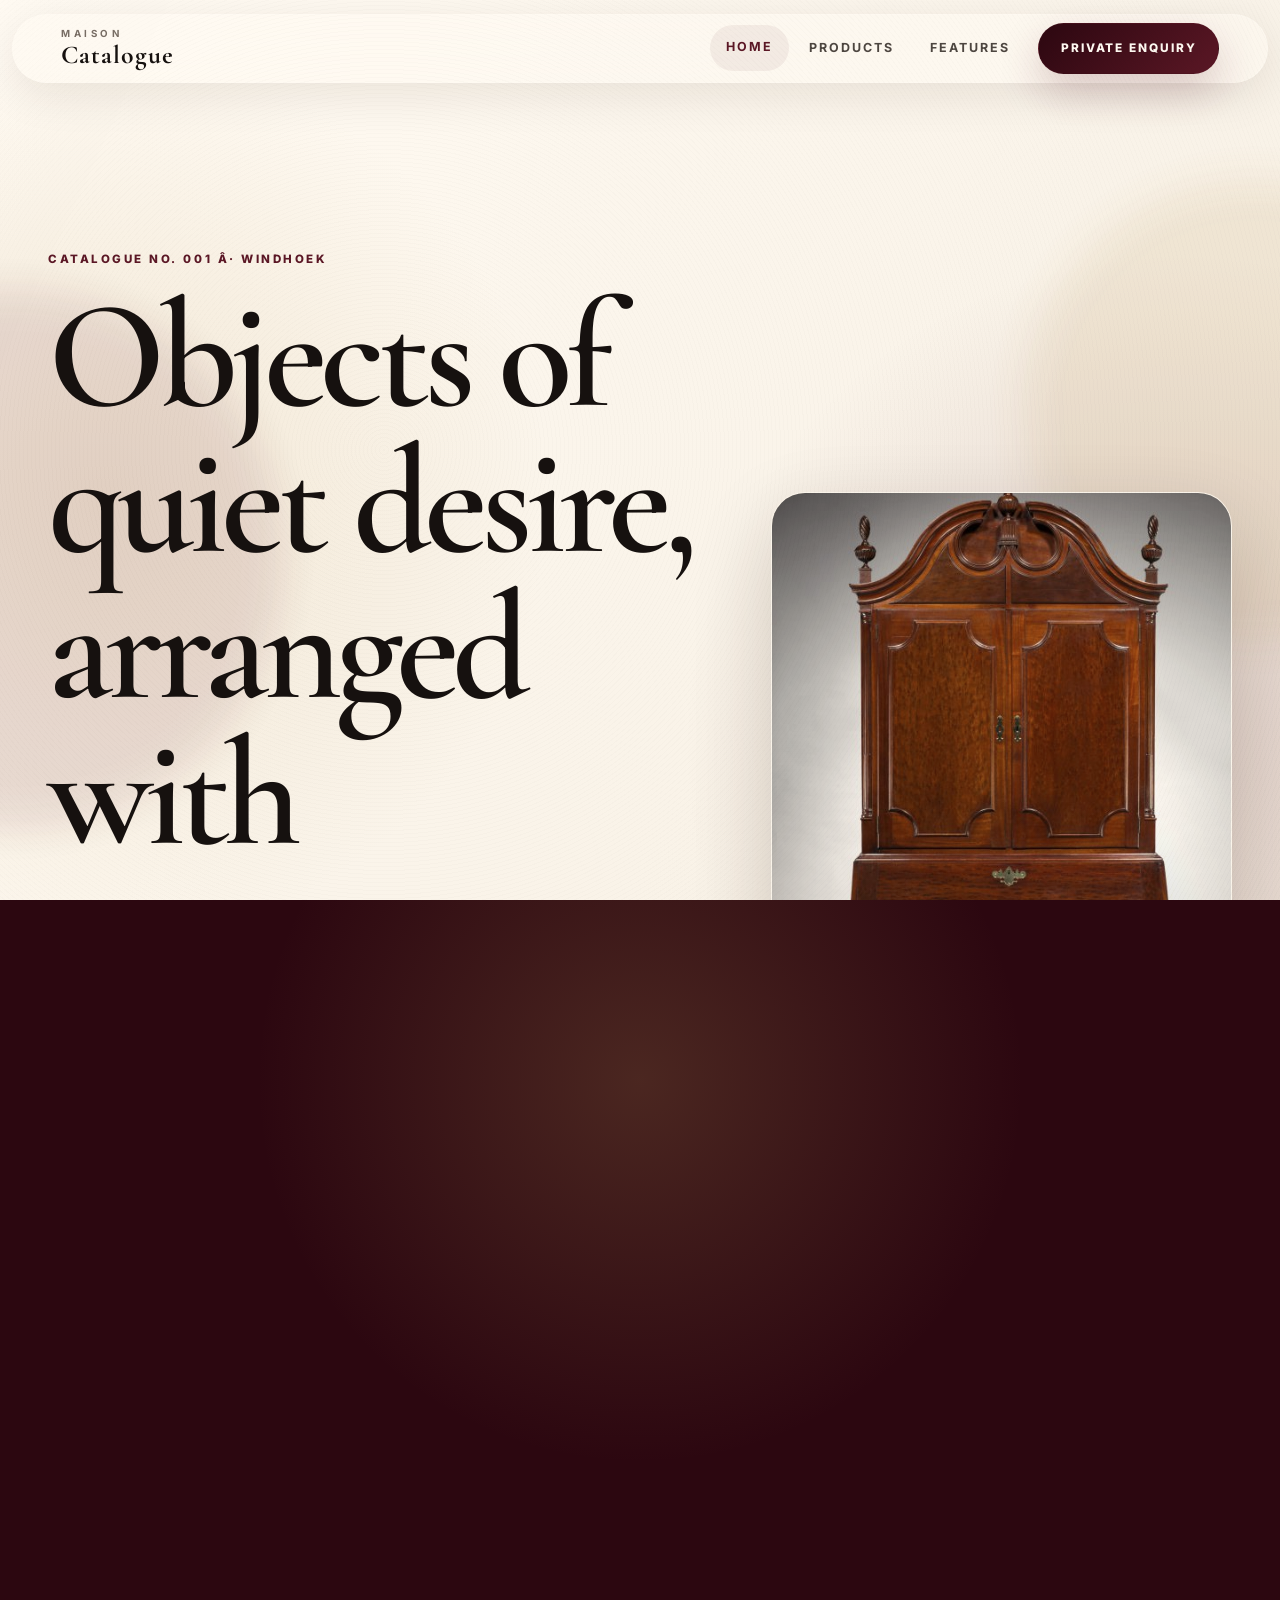
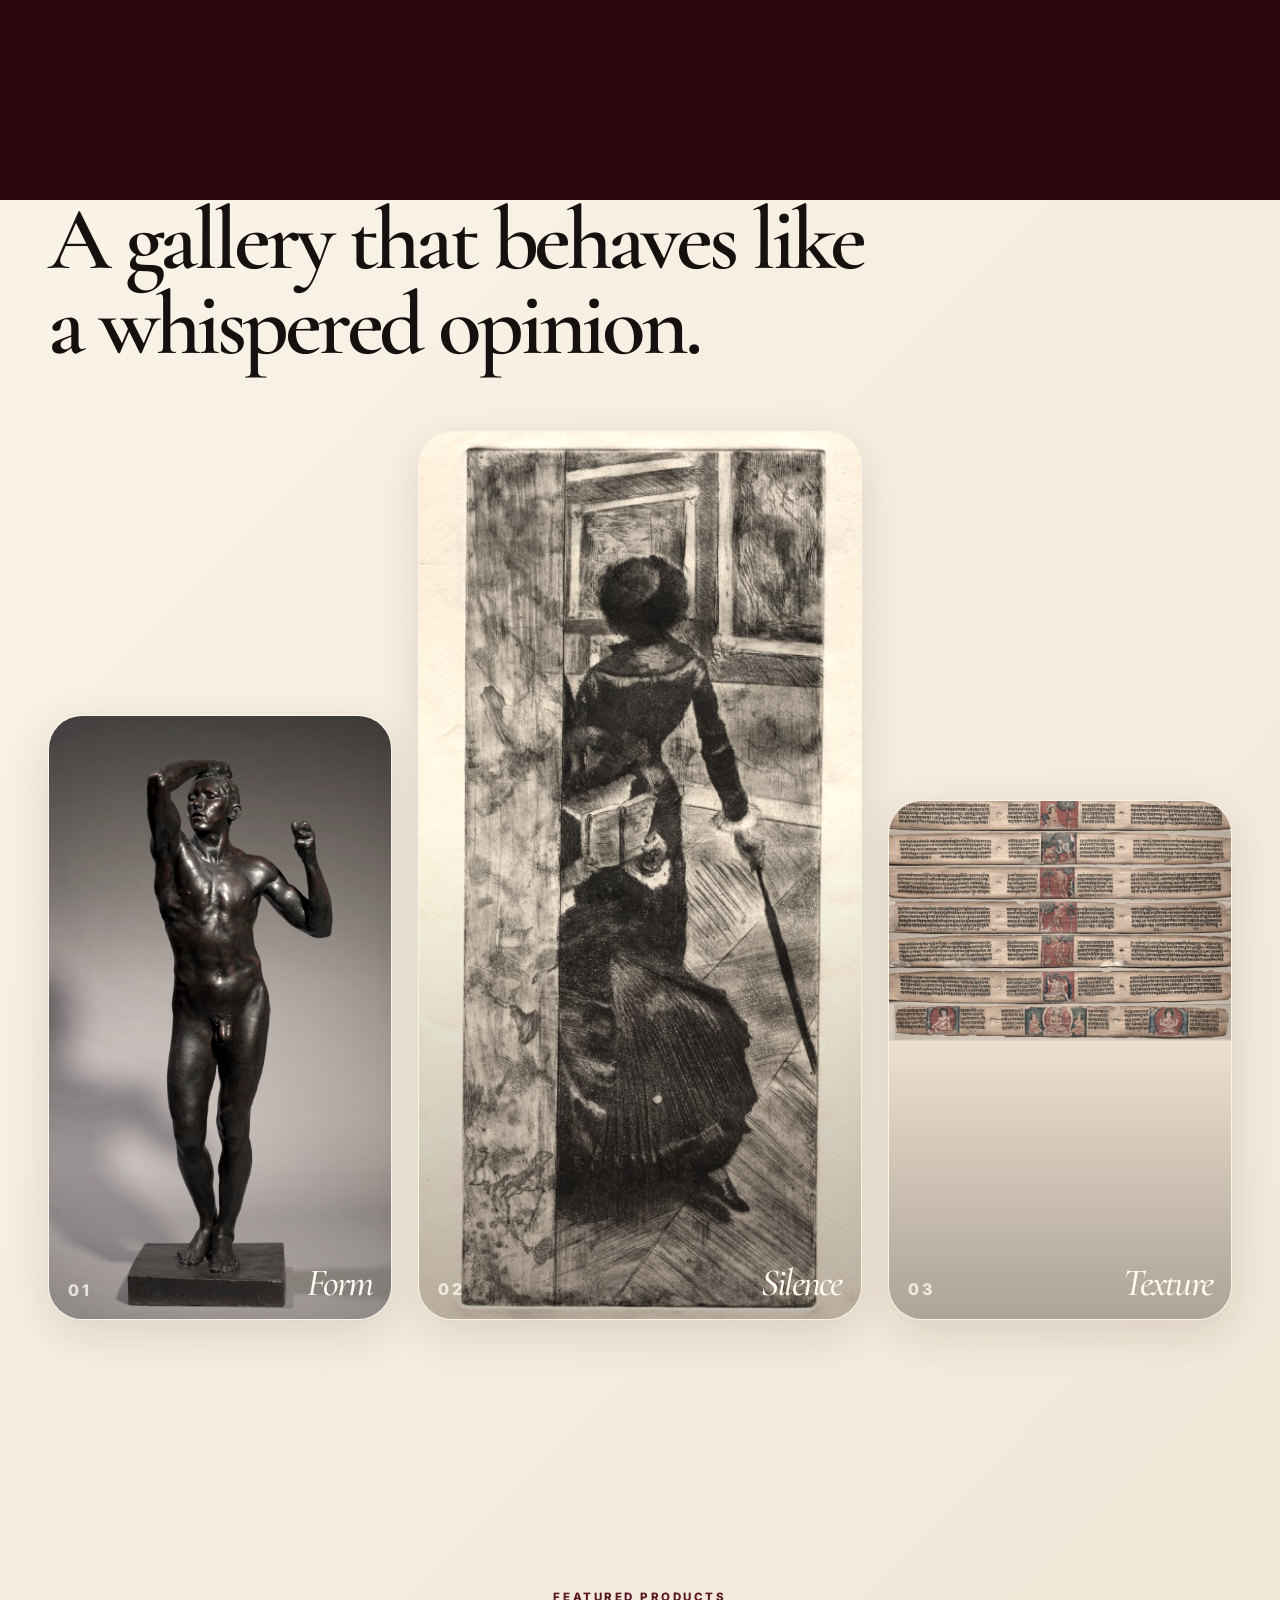
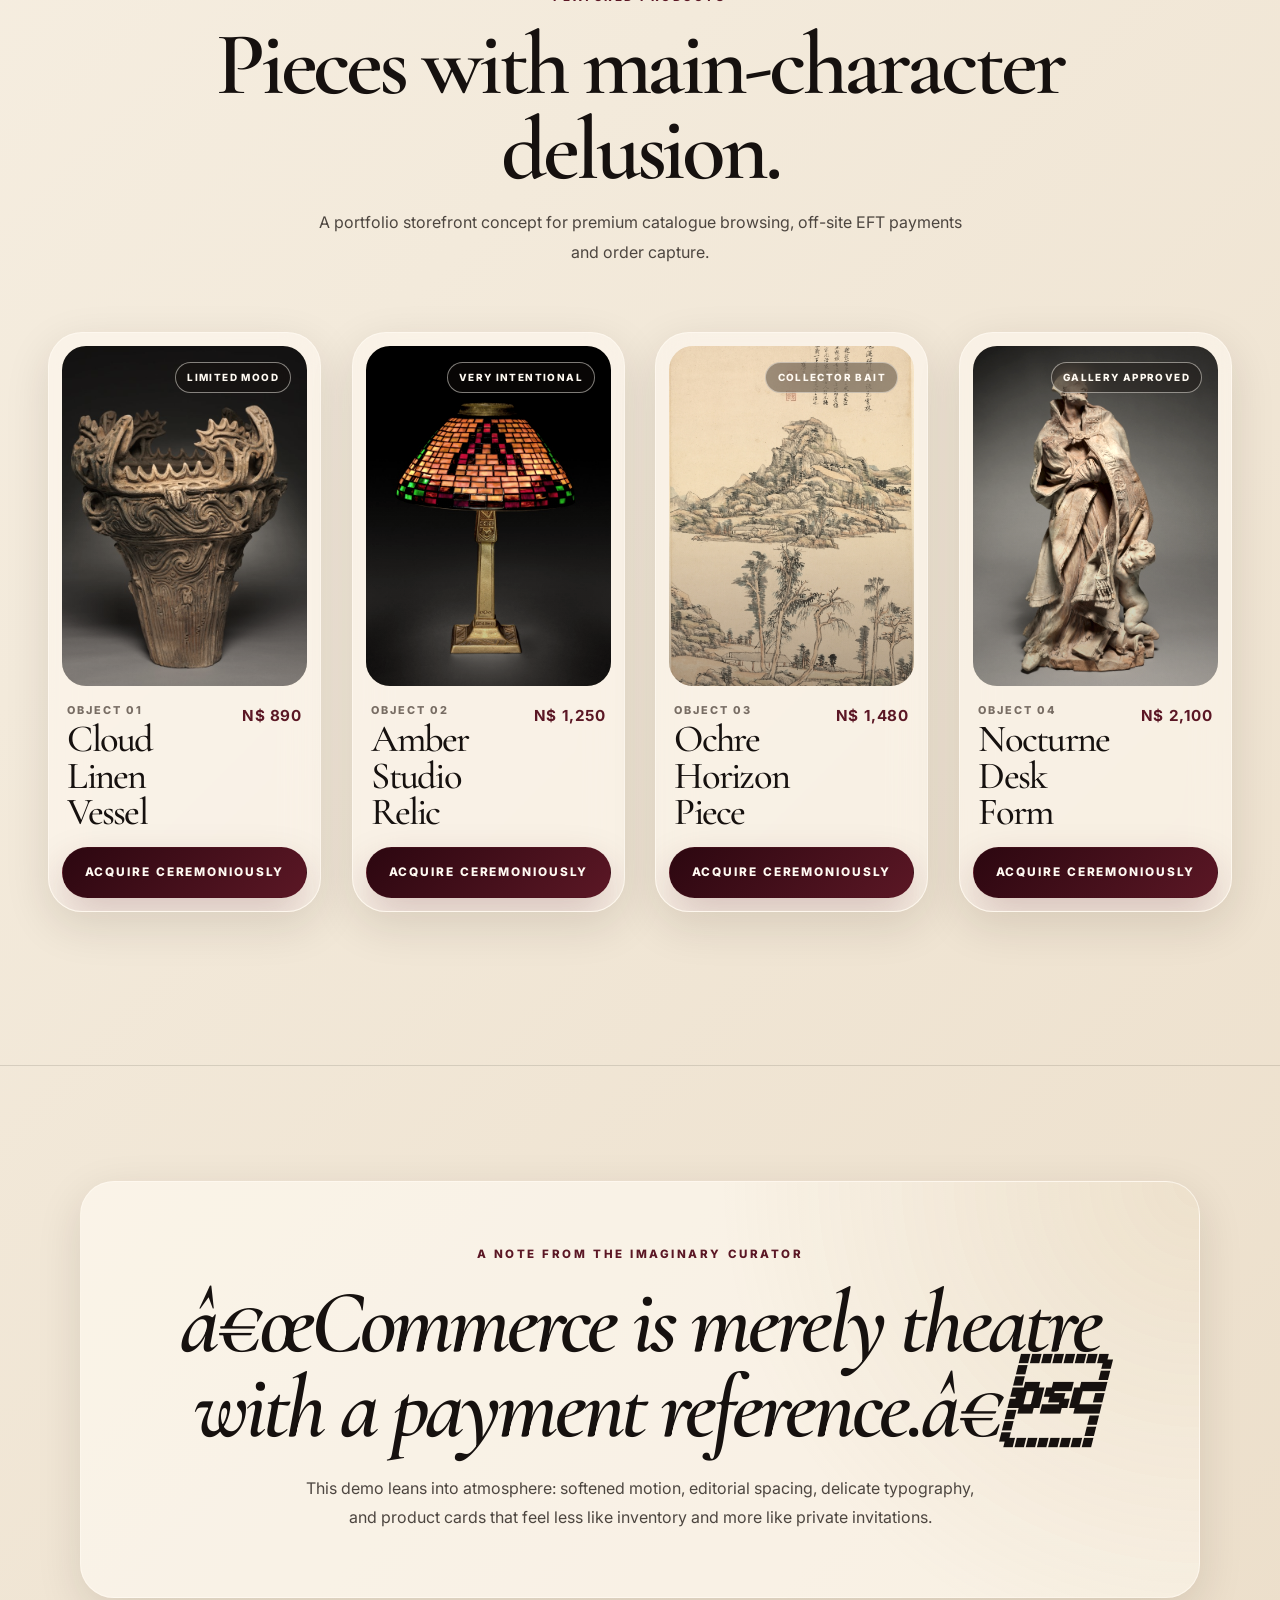
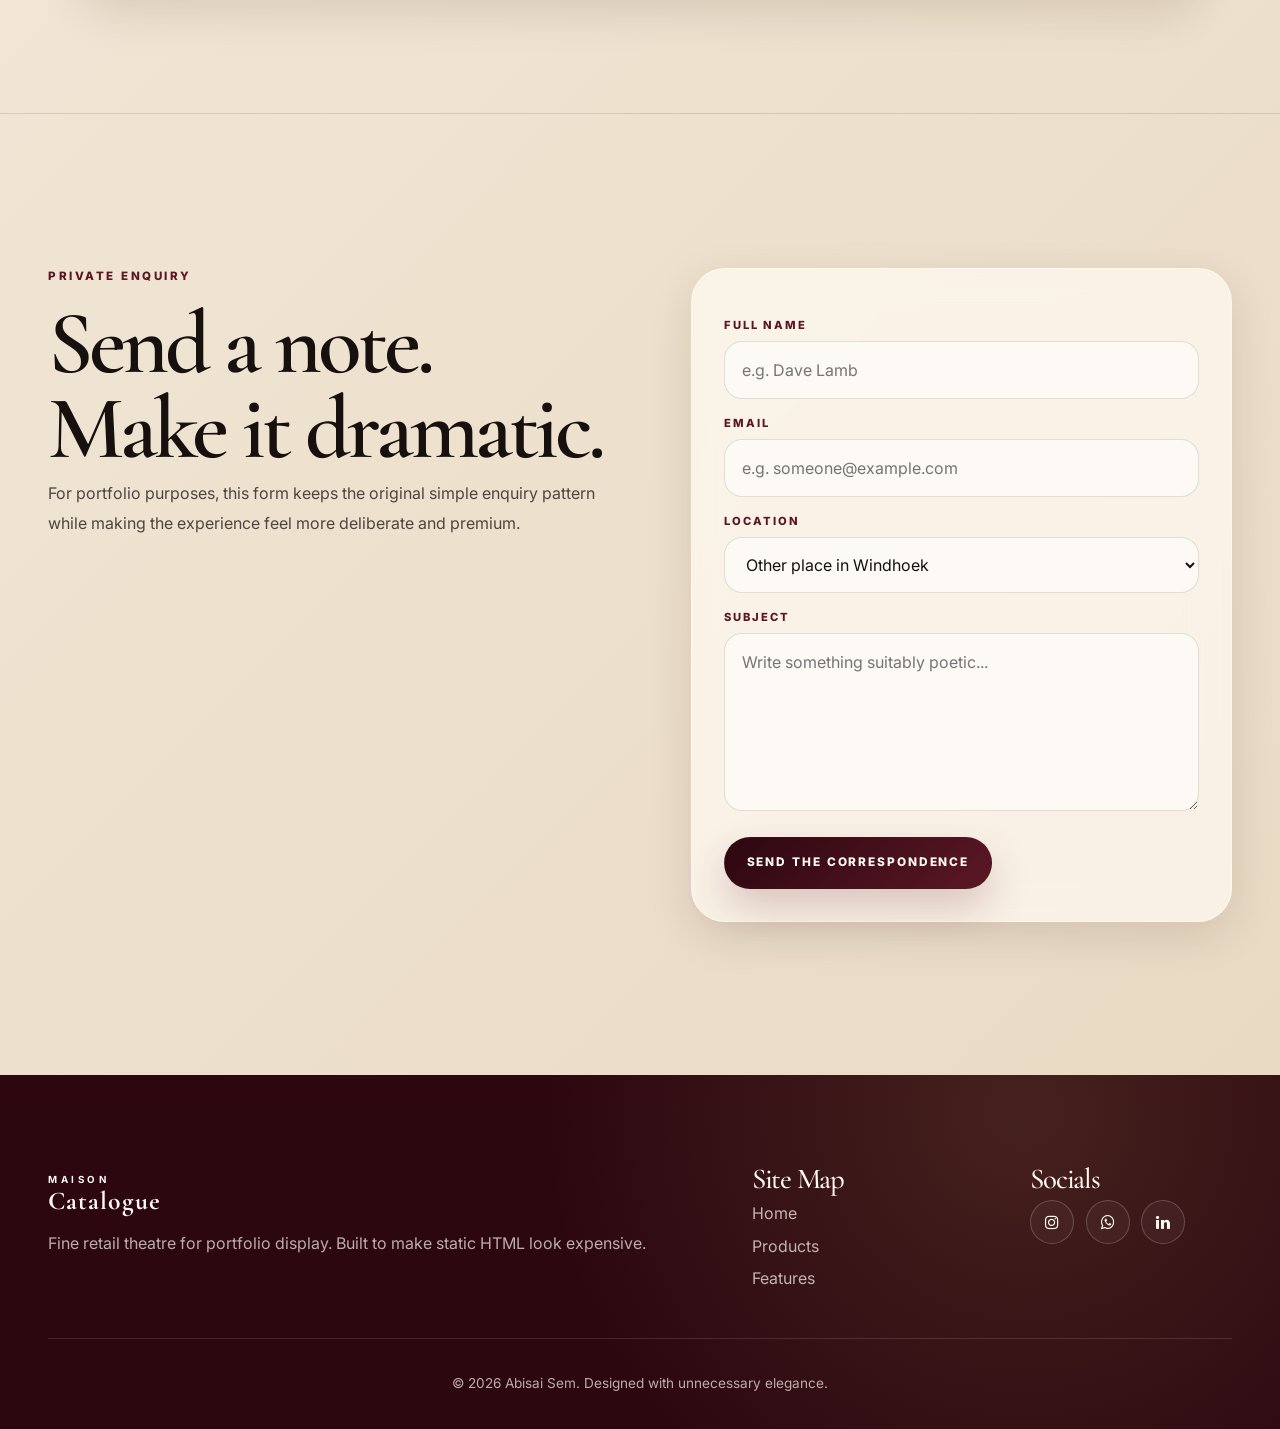
==== commit 474a56ac: "added pretentious images" ====
--- a/index.html
+++ b/index.html
@@ -1,4 +1,4 @@
-<!DOCTYPE html>
+﻿<!DOCTYPE html>
 <html lang="en" data-page="home">
   <head>
     <meta charset="UTF-8" />
@@ -7,7 +7,7 @@
       name="description"
       content="A refined portfolio demo catalogue with editorial product presentation, smooth transitions and elegant order flow."
     />
-    <title>Maison Catalogue — Objects of Quiet Desire</title>
+    <title>Maison Catalogue â€” Objects of Quiet Desire</title>
 
     <link rel="preconnect" href="https://fonts.googleapis.com" />
     <link rel="preconnect" href="https://fonts.gstatic.com" crossorigin />
@@ -73,7 +73,7 @@
         <div class="container-fluid px-3 px-lg-5">
           <div class="hero-grid">
             <div class="hero-copy reveal">
-              <p class="eyebrow">Catalogue No. 001 · Windhoek</p>
+              <p class="eyebrow">Catalogue No. 001 Â· Windhoek</p>
               <h1>Objects of quiet desire, arranged with unnecessary seriousness.</h1>
               <p class="hero-lede">
                 A deliberately indulgent retail demo for a portfolio that refuses to be ordinary. Every card breathes, every image lingers, every click behaves like it studied abroad.
@@ -87,9 +87,9 @@
             <div class="hero-media reveal reveal-delay-1" data-tilt-card>
               <div class="image-frame image-frame-large">
                 <img
-                  src="images/rayul-_M6gy9oHgII-unsplash.jpg"
+                  src="images/pretentious-hero-desk.jpg"
                   alt="Editorial catalogue model in refined styling"
-                  onerror="this.onerror=null; this.src='images/art-placeholder.svg';"
+                  onerror="this.onerror=null; this.src='images/pretentious-hero-desk.jpg';"
                 />
               </div>
               <div class="floating-note">
@@ -103,8 +103,8 @@
 
       <section class="marquee-strip" aria-label="Brand values">
         <div class="marquee-track">
-          <span>Curated · Composed · Slightly Theatrical · Timelessly Overdressed ·</span>
-          <span>Curated · Composed · Slightly Theatrical · Timelessly Overdressed ·</span>
+          <span>Curated Â· Composed Â· Slightly Theatrical Â· Timelessly Overdressed Â·</span>
+          <span>Curated Â· Composed Â· Slightly Theatrical Â· Timelessly Overdressed Â·</span>
         </div>
       </section>
 
@@ -118,9 +118,9 @@
           <div class="editorial-triptych">
             <article class="editorial-card reveal" data-tilt-card>
               <img
-                src="images/rayul-_M6gy9oHgII-unsplash.jpg"
+                src="images/pretentious-form-sculpture.jpg"
                 alt="Catalogue editorial look one"
-                onerror="this.onerror=null; this.src='images/art-placeholder.svg';"
+                onerror="this.onerror=null; this.src='images/pretentious-hero-desk.jpg';"
               />
               <div class="editorial-caption">
                 <span>01</span>
@@ -129,9 +129,9 @@
             </article>
             <article class="editorial-card reveal reveal-delay-1" data-tilt-card>
               <img
-                src="images/karl-joshua-bernal-2i2QbPNCVIU-unsplash.jpg"
+                src="images/pretentious-silence-gallery.jpg"
                 alt="Catalogue editorial look two"
-                onerror="this.onerror=null; this.src='images/art-placeholder.svg';"
+                onerror="this.onerror=null; this.src='images/pretentious-hero-desk.jpg';"
               />
               <div class="editorial-caption">
                 <span>02</span>
@@ -140,9 +140,9 @@
             </article>
             <article class="editorial-card reveal reveal-delay-2" data-tilt-card>
               <img
-                src="images/olamide-olanrewaju-IpbxNufkkaY-unsplash.jpg"
+                src="images/pretentious-texture-manuscript.jpg"
                 alt="Catalogue editorial look three"
-                onerror="this.onerror=null; this.src='images/art-placeholder.svg';"
+                onerror="this.onerror=null; this.src='images/pretentious-hero-desk.jpg';"
               />
               <div class="editorial-caption">
                 <span>03</span>
@@ -167,9 +167,9 @@
             <article class="product-card reveal" data-tilt-card>
               <div class="product-image">
                 <img
-                  src="images/mailchimp-Hv9CS6KZayQ-unsplash.jpg"
+                  src="images/pretentious-cloud-vessel.jpg"
                   alt="Maison linen object"
-                  onerror="this.onerror=null; this.src='images/art-placeholder.svg';"
+                  onerror="this.onerror=null; this.src='images/pretentious-hero-desk.jpg';"
                 />
                 <span class="product-badge">Limited mood</span>
               </div>
@@ -195,9 +195,9 @@
             <article class="product-card reveal reveal-delay-1" data-tilt-card>
               <div class="product-image">
                 <img
-                  src="images/mailchimp-Vc2dD4l57og-unsplash.jpg"
+                  src="images/pretentious-amber-lamp.jpg"
                   alt="Maison carved object"
-                  onerror="this.onerror=null; this.src='images/art-placeholder.svg';"
+                  onerror="this.onerror=null; this.src='images/pretentious-hero-desk.jpg';"
                 />
                 <span class="product-badge">Very intentional</span>
               </div>
@@ -223,9 +223,9 @@
             <article class="product-card reveal reveal-delay-2" data-tilt-card>
               <div class="product-image">
                 <img
-                  src="images/ales-krivec-ZMZHcvIVgbg-unsplash.jpg"
+                  src="images/pretentious-ochre-landscape.jpg"
                   alt="Maison landscape inspired object"
-                  onerror="this.onerror=null; this.src='images/art-placeholder.svg';"
+                  onerror="this.onerror=null; this.src='images/pretentious-hero-desk.jpg';"
                 />
                 <span class="product-badge">Collector bait</span>
               </div>
@@ -251,9 +251,9 @@
             <article class="product-card reveal reveal-delay-3" data-tilt-card>
               <div class="product-image">
                 <img
-                  src="images/ahmed-HCisemt5G6g-unsplash.jpg"
+                  src="images/pretentious-nocturne-bronze.jpg"
                   alt="Maison dark sculptural object"
-                  onerror="this.onerror=null; this.src='images/art-placeholder.svg';"
+                  onerror="this.onerror=null; this.src='images/pretentious-hero-desk.jpg';"
                 />
                 <span class="product-badge">Gallery approved</span>
               </div>
@@ -283,7 +283,7 @@
         <div class="container-fluid px-3 px-lg-5">
           <div class="manifesto-card reveal">
             <p class="eyebrow">A note from the imaginary curator</p>
-            <h2>“Commerce is merely theatre with a payment reference.”</h2>
+            <h2>â€œCommerce is merely theatre with a payment reference.â€</h2>
             <p>
               This demo leans into atmosphere: softened motion, editorial spacing, delicate typography, and product cards that feel less like inventory and more like private invitations.
             </p>
@@ -411,3 +411,4 @@
     <script src="js/script.js"></script>
   </body>
 </html>
+
